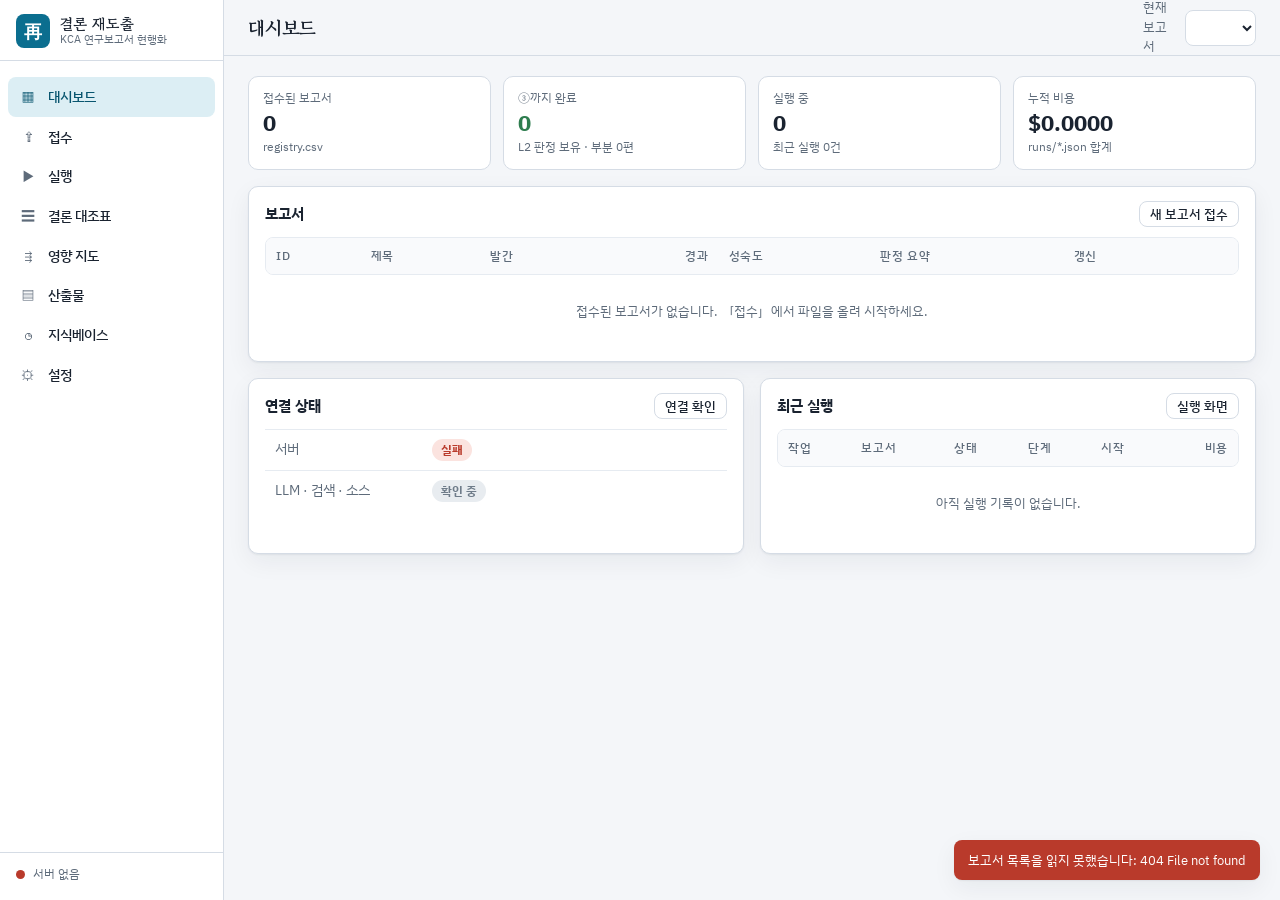
==== app/ui/index.html @ 9c58d59f "feat(app): 독립 프로그램 1차 완성 — OpenRouter 엔진·도구·단계 실행기·문서 파싱·FastAPI 서버·브라우저 UI 8화면·문서 - engine: OpenAI " ====
<!doctype html>
<html lang="ko">
<head>
<meta charset="utf-8">
<meta name="viewport" content="width=device-width, initial-scale=1">
<meta name="color-scheme" content="light dark">
<title>KCA 연구보고서 현행화</title>
<link rel="icon" href="data:image/svg+xml,%3Csvg xmlns='http://www.w3.org/2000/svg' viewBox='0 0 32 32'%3E%3Crect width='32' height='32' rx='7' fill='%230B6E8F'/%3E%3Ctext x='16' y='22' font-size='17' font-weight='700' text-anchor='middle' fill='%23fff' font-family='serif'%3E再%3C/text%3E%3C/svg%3E">
<link rel="preconnect" href="https://fonts.googleapis.com">
<link rel="preconnect" href="https://fonts.gstatic.com" crossorigin>
<link rel="stylesheet" href="https://fonts.googleapis.com/css2?family=Gowun+Batang:wght@400;700&family=IBM+Plex+Sans+KR:wght@400;500;700&family=IBM+Plex+Mono:wght@400;500&display=swap">
<link rel="stylesheet" href="style.css">
</head>
<body>
<div class="app">

  <!-- ===== 왼쪽 세로 내비 ===== -->
  <aside class="nav" aria-label="주 메뉴">
    <a class="brand" href="#dashboard">
      <span class="brand-mark" aria-hidden="true">再</span>
      <span class="brand-text"><b>결론 재도출</b><small>KCA 연구보고서 현행화</small></span>
    </a>
    <nav>
      <ul class="nav-list">
        <li><a href="#dashboard" data-view="dashboard"><span class="nav-ico" aria-hidden="true">▦</span><span class="nav-label">대시보드</span></a></li>
        <li><a href="#intake" data-view="intake"><span class="nav-ico" aria-hidden="true">⇪</span><span class="nav-label">접수</span></a></li>
        <li><a href="#run" data-view="run"><span class="nav-ico" aria-hidden="true">▶</span><span class="nav-label">실행</span></a></li>
        <li><a href="#table" data-view="table"><span class="nav-ico" aria-hidden="true">☰</span><span class="nav-label">결론 대조표</span></a></li>
        <li><a href="#impact" data-view="impact"><span class="nav-ico" aria-hidden="true">⇶</span><span class="nav-label">영향 지도</span></a></li>
        <li><a href="#outputs" data-view="outputs"><span class="nav-ico" aria-hidden="true">▤</span><span class="nav-label">산출물</span></a></li>
        <li><a href="#kb" data-view="kb"><span class="nav-ico" aria-hidden="true">◷</span><span class="nav-label">지식베이스</span></a></li>
        <li><a href="#settings" data-view="settings"><span class="nav-ico" aria-hidden="true">⚙</span><span class="nav-label">설정</span></a></li>
      </ul>
    </nav>
    <div class="nav-foot">
      <div class="health" id="navHealth"><span class="dot dot-na"></span><span class="nav-label">서버 확인 중</span></div>
      <div class="nav-label version" id="navVersion"></div>
    </div>
  </aside>

  <!-- ===== 상단 바 ===== -->
  <header class="topbar">
    <div class="topbar-left">
      <h1 class="page-title" id="pageTitle">대시보드</h1>
      <span class="badge badge-mock" id="mockBadge" hidden>모의 데이터</span>
    </div>
    <div class="topbar-right">
      <label class="report-picker">
        <span>현재 보고서</span>
        <select id="reportSelect" aria-label="현재 보고서 선택"></select>
      </label>
      <span class="badge" id="topMaturity" hidden></span>
    </div>
  </header>

  <!-- ===== 본문 ===== -->
  <main class="main" id="main">

    <!-- 알림 영역 -->
    <div class="toasts" id="toasts" aria-live="polite"></div>

    <!-- ---------- 1. 대시보드 ---------- -->
    <section class="view" id="view-dashboard" hidden>
      <div class="stat-strip" id="dashStats"></div>

      <div class="panel">
        <div class="panel-head">
          <h2>보고서</h2>
          <div class="panel-tools">
            <a class="btn btn-sm" href="#intake">새 보고서 접수</a>
          </div>
        </div>
        <div class="table-wrap">
          <table class="tbl" id="dashReports">
            <thead><tr>
              <th>ID</th><th>제목</th><th>발간</th><th class="num">경과</th><th>성숙도</th><th>판정 요약</th><th>갱신</th><th></th>
            </tr></thead>
            <tbody></tbody>
          </table>
        </div>
        <div class="empty" id="dashReportsEmpty" hidden>접수된 보고서가 없습니다. 「접수」에서 파일을 올려 시작하세요.</div>
      </div>

      <div class="two-col">
        <div class="panel">
          <div class="panel-head"><h2>연결 상태</h2><div class="panel-tools"><button class="btn btn-sm" id="dashDoctorBtn" type="button">연결 확인</button></div></div>
          <table class="tbl tbl-kv" id="dashStatus"><tbody></tbody></table>
        </div>
        <div class="panel">
          <div class="panel-head"><h2>최근 실행</h2><div class="panel-tools"><a class="btn btn-sm" href="#run">실행 화면</a></div></div>
          <div class="table-wrap">
            <table class="tbl" id="dashRuns">
              <thead><tr><th>작업</th><th>보고서</th><th>상태</th><th>단계</th><th>시작</th><th class="num">비용</th></tr></thead>
              <tbody></tbody>
            </table>
          </div>
          <div class="empty" id="dashRunsEmpty" hidden>아직 실행 기록이 없습니다.</div>
        </div>
      </div>
    </section>

    <!-- ---------- 2. 접수 ---------- -->
    <section class="view" id="view-intake" hidden>
      <div class="two-col two-col-wide">
        <div class="panel">
          <div class="panel-head"><h2>파일 올리기</h2></div>
          <div class="dropzone" id="dropzone" tabindex="0" role="button" aria-label="파일을 끌어다 놓거나 클릭해 선택">
            <input type="file" id="fileInput" accept=".pdf,.hwpx,.hwp,.docx,.txt,.md" hidden>
            <div class="dz-icon" aria-hidden="true">⇪</div>
            <div class="dz-text"><b>여기에 파일을 끌어다 놓으세요</b><br>또는 클릭해서 선택 · pdf / hwpx / hwp / docx / txt</div>
            <div class="dz-file" id="dzFile" hidden></div>
          </div>
          <form class="form" id="intakeForm" autocomplete="off">
            <div class="form-row">
              <label for="intakeId">보고서 ID</label>
              <input type="text" id="intakeId" name="report_id" placeholder="R08" pattern="R\d{2,}" spellcheck="false">
              <small class="hint" id="intakeIdHint">비워 두면 서버가 다음 번호를 붙입니다.</small>
            </div>
            <div class="form-row">
              <label for="intakeTitle">제목</label>
              <input type="text" id="intakeTitle" name="title" placeholder="보고서 제목">
            </div>
            <div class="form-row">
              <label for="intakePublished">발간연월</label>
              <input type="month" id="intakePublished" name="published" placeholder="2023-04">
            </div>
            <div class="progress" id="intakeProgress" hidden><div class="progress-bar" style="width:0%"></div><span class="progress-label">0%</span></div>
            <div class="form-actions">
              <button class="btn btn-primary" type="submit" id="intakeSubmit" disabled>업로드</button>
              <button class="btn" type="button" id="intakeReset">비우기</button>
            </div>
          </form>
        </div>
        <div class="panel">
          <div class="panel-head"><h2>파싱 결과</h2></div>
          <div class="empty" id="intakeResultEmpty">업로드하면 쪽수·글자 수·형식이 여기 표시됩니다.</div>
          <div id="intakeResult" hidden>
            <div class="callout callout-warn" id="intakeScanWarn" hidden>텍스트가 없는 쪽이 절반을 넘습니다(스캔본 추정). OCR 없이는 결론 추출 품질이 떨어질 수 있습니다.</div>
            <table class="tbl tbl-kv"><tbody id="intakeMeta"></tbody></table>
            <div class="form-actions">
              <a class="btn btn-primary" id="intakeGoRun" href="#run">이 보고서 실행하기</a>
            </div>
          </div>
        </div>
      </div>
    </section>

    <!-- ---------- 3. 실행 ---------- -->
    <section class="view" id="view-run" hidden>
      <div class="run-grid">
        <div class="panel run-config">
          <div class="panel-head"><h2>실행 설정</h2></div>
          <form id="runForm" autocomplete="off">
            <div class="form-row">
              <label for="runReport">보고서</label>
              <select id="runReport"></select>
            </div>

            <fieldset class="fieldset">
              <legend>층</legend>
              <label class="check"><input type="checkbox" name="layers" value="L0" checked> ① 바뀐 것 찾기 <small>(L0)</small></label>
              <label class="check"><input type="checkbox" name="layers" value="L1" checked> ② 숫자 다시 맞춰보기 <small>(L1)</small></label>
              <label class="check"><input type="checkbox" name="layers" value="L2" checked> ③ 결론 다시 내보기 <small>(L2)</small></label>
            </fieldset>

            <fieldset class="fieldset">
              <legend>옵션</legend>
              <label class="check"><input type="checkbox" id="optBlind" checked> 블라인드 재수행 켬</label>
              <div class="inline-row indent">
                <label for="optRepeats">반복 횟수</label>
                <input type="number" id="optRepeats" min="1" max="5" value="1" class="w-sm">
              </div>
              <label class="check"><input type="checkbox" id="optSurvey" checked> 재설문 설계서 작성</label>
              <label class="check"><input type="checkbox" id="optExperiment" checked> 재실험 계획서 작성</label>
              <label class="check"><input type="checkbox" id="optSim"> 합성 시뮬레이션</label>
              <div class="inline-row indent" id="optSimRow" hidden>
                <label for="optSimPanel">패널 크기</label>
                <input type="number" id="optSimPanel" min="50" max="5000" value="200" class="w-sm">
              </div>
              <div class="callout callout-warn" id="optSimWarn" hidden>합성 시뮬레이션 결과는 실제 조사가 아닙니다. 모든 산출물에 C등급과 「시뮬레이션」 표기가 강제되며 판정 근거로 쓰이지 않습니다.</div>
            </fieldset>

            <div class="form-row">
              <label for="runProvider">검색 공급자</label>
              <select id="runProvider">
                <option value="auto">자동(키 있는 첫 공급자)</option>
                <option value="tavily">Tavily</option>
                <option value="exa">Exa</option>
                <option value="naver">네이버 뉴스</option>
                <option value="openrouter_online">OpenRouter 웹 플러그인</option>
              </select>
            </div>
            <div class="form-row">
              <label for="runModel">모델</label>
              <input type="text" id="runModel" list="modelList" placeholder="settings.json의 모델 사용" spellcheck="false">
              <datalist id="modelList"></datalist>
              <small class="hint" id="runModelHint"></small>
            </div>
            <div class="form-row">
              <label for="runForce">강제 재실행 시작 단계</label>
              <select id="runForce">
                <option value="">없음(있는 산출물은 건너뜀)</option>
              </select>
            </div>
            <div class="form-row form-row-2">
              <div><label for="runSince">기간 시작</label><input type="date" id="runSince"></div>
              <div><label for="runUntil">기간 끝</label><input type="date" id="runUntil"></div>
            </div>
            <div class="form-actions">
              <button class="btn btn-primary" type="submit" id="runSubmit">실행</button>
              <button class="btn btn-danger" type="button" id="runCancel" disabled>취소</button>
            </div>
          </form>
        </div>

        <div class="run-status">
          <div class="panel">
            <div class="panel-head">
              <h2>진행</h2>
              <div class="panel-tools"><span class="badge" id="jobBadge">대기</span><code class="mono muted" id="jobId"></code></div>
            </div>
            <ol class="stepper" id="stepper"></ol>
            <div class="tally" id="tally">
              <div><span class="tally-k">입력 토큰</span><b class="num" id="tallyIn">0</b></div>
              <div><span class="tally-k">출력 토큰</span><b class="num" id="tallyOut">0</b></div>
              <div><span class="tally-k">비용(USD)</span><b class="num" id="tallyCost">0.0000</b></div>
              <div><span class="tally-k">경과</span><b class="num" id="tallyElapsed">00:00</b></div>
            </div>
          </div>
          <div class="panel">
            <div class="panel-head">
              <h2>로그</h2>
              <div class="panel-tools">
                <label class="check check-sm"><input type="checkbox" id="logAutoscroll" checked> 자동 스크롤</label>
                <button class="btn btn-sm" type="button" id="logClear">지우기</button>
              </div>
            </div>
            <pre class="log" id="log" aria-live="polite"></pre>
          </div>
        </div>
      </div>
    </section>

    <!-- ---------- 4. 결론 대조표 ---------- -->
    <section class="view" id="view-table" hidden>
      <div class="panel panel-flush">
        <div class="table-head">
          <div class="summary-badges" id="tblSummary"></div>
          <div class="tabs" role="tablist">
            <button class="tab is-active" role="tab" data-tab="conclusion" aria-selected="true">결론 대조표</button>
            <button class="tab" role="tab" data-tab="body" aria-selected="false">본문 대조표</button>
          </div>
        </div>
        <div class="filters" id="tblFilters">
          <label>판정 <select id="fVerdict"><option value="">전체</option></select></label>
          <label>종류 <select id="fKind"><option value="">전체</option></select></label>
          <label>상태 <select id="fStatus"><option value="">전체</option></select></label>
          <label>다음 조치 <select id="fAction"><option value="">전체</option></select></label>
          <label class="grow">검색 <input type="search" id="fSearch" placeholder="결론 ID·문장·사유"></label>
          <span class="muted" id="fCount"></span>
        </div>
        <div class="empty" id="tblEmpty" hidden></div>
        <div class="table-wrap" id="tblConclusionWrap">
          <table class="tbl tbl-compare" id="tblConclusion">
            <thead><tr>
              <th>결론 · 위치</th><th>현행 (원 보고서)</th><th>현행화(안)</th><th>판정 · 사유</th><th>등급</th><th>상태</th><th>다음 조치</th>
            </tr></thead>
            <tbody></tbody>
          </table>
        </div>
        <div class="table-wrap" id="tblBodyWrap" hidden>
          <table class="tbl tbl-compare" id="tblBody">
            <thead><tr>
              <th>위치</th><th>현행</th><th>현행화(안)</th><th>변경 · 사유</th><th>근거</th><th>등급</th><th>상태 · 연결 결론</th>
            </tr></thead>
            <tbody></tbody>
          </table>
        </div>
        <p class="footnote">등급 A 공식 통계·법령·학술지 / B 언론·업계 / C 추정·시뮬레이션·블라인드 결론. 「현행」열은 원문 요지이며 고치지 않습니다.</p>
      </div>

      <aside class="drawer" id="drawer" aria-label="결론 상세" hidden>
        <div class="drawer-head">
          <div><code class="mono" id="drawerId"></code><span class="badge" id="drawerVerdict"></span></div>
          <button class="btn btn-icon" type="button" id="drawerClose" aria-label="닫기">×</button>
        </div>
        <div class="drawer-body">
          <div class="drawer-loc muted" id="drawerLoc"></div>
          <div class="three-col">
            <div class="col"><h3>원 결론 <small>K</small></h3><p id="drawerOld"></p></div>
            <div class="col"><h3>추적 재도출 <small>K′</small></h3><p id="drawerNew"></p></div>
            <div class="col"><h3>블라인드 <small>K″</small></h3><p id="drawerBlind"></p></div>
          </div>
          <h3>달라진 이유</h3>
          <div class="chips" id="drawerLocus"></div>
          <p id="drawerReason"></p>
          <h3>근거</h3>
          <ul class="evidence" id="drawerEvidence"></ul>
          <h3>상류 전제 · 사건</h3>
          <ul class="upstream" id="drawerUpstream"></ul>
          <div class="form-actions">
            <a class="btn btn-sm" href="#impact" id="drawerToImpact">영향 지도에서 보기</a>
          </div>
        </div>
      </aside>
    </section>

    <!-- ---------- 5. 영향 지도 ---------- -->
    <section class="view" id="view-impact" hidden>
      <div class="impact-grid">
        <div class="panel panel-flush">
          <div class="panel-head">
            <h2>사건 → 전제 → 결론 → 제언</h2>
            <div class="panel-tools">
              <span class="legend"><i class="sw sw-good"></i>동일·강화 <i class="sw sw-warn"></i>부분수정·약화 <i class="sw sw-bad"></i>뒤집힘 <i class="sw sw-new"></i>신규 <i class="sw sw-na"></i>판정불가·잠정</span>
              <button class="btn btn-sm" type="button" id="impactReset">선택 해제</button>
            </div>
          </div>
          <div class="empty" id="impactEmpty" hidden></div>
          <div class="svg-wrap" id="impactWrap">
            <svg id="impactSvg" xmlns="http://www.w3.org/2000/svg" role="img" aria-label="사건·전제·결론·제언 영향 지도"></svg>
          </div>
        </div>
        <aside class="panel impact-detail" id="impactDetail">
          <div class="panel-head"><h2>상세</h2></div>
          <div class="empty" id="impactDetailEmpty">노드를 클릭하면 내용과 연결이 여기 표시됩니다.</div>
          <div id="impactDetailBody" hidden></div>
        </aside>
      </div>
    </section>

    <!-- ---------- 6. 산출물 ---------- -->
    <section class="view" id="view-outputs" hidden>
      <div class="outputs-grid">
        <div class="panel panel-flush">
          <div class="panel-head">
            <div class="tabs" role="tablist">
              <button class="tab is-active" role="tab" data-out="report" aria-selected="true">현행화 보고서</button>
              <button class="tab" role="tab" data-out="table" aria-selected="false">대조표 HTML</button>
            </div>
            <div class="panel-tools">
              <a class="btn btn-sm" id="outOpenNew" href="#" target="_blank" rel="noopener">새 창에서 열기</a>
              <a class="btn btn-sm" id="outDownload" href="#" download>내려받기</a>
            </div>
          </div>
          <div class="empty" id="outEmpty" hidden></div>
          <iframe class="preview" id="outFrame" title="산출물 미리보기" sandbox="allow-same-origin"></iframe>
        </div>
        <div class="panel">
          <div class="panel-head"><h2>파일</h2></div>
          <div class="empty" id="outFilesEmpty" hidden></div>
          <div id="outFiles"></div>
        </div>
      </div>
    </section>

    <!-- ---------- 7. 지식베이스 ---------- -->
    <section class="view" id="view-kb" hidden>
      <div class="panel">
        <div class="panel-head">
          <h2>사건 타임라인</h2>
          <div class="panel-tools">
            <label>도메인 <select id="kbDomain"><option value="">전체</option></select></label>
            <label>검색 <input type="search" id="kbSearch" placeholder="제목·요약"></label>
            <span class="muted" id="kbCount"></span>
          </div>
        </div>
        <div class="empty" id="kbEmpty" hidden></div>
        <ol class="timeline" id="kbTimeline"></ol>
      </div>
    </section>

    <!-- ---------- 8. 설정 ---------- -->
    <section class="view" id="view-settings" hidden>
      <div class="two-col two-col-wide">
        <div class="panel">
          <div class="panel-head"><h2>키</h2><div class="panel-tools"><span class="muted">값은 .env에만 저장되고 화면에는 마스킹되어 표시됩니다.</span></div></div>
          <form id="envForm" autocomplete="off">
            <table class="tbl tbl-kv" id="envTable"><tbody></tbody></table>
            <div class="form-actions">
              <button class="btn btn-primary" type="submit">저장</button>
              <button class="btn" type="button" id="doctorBtn">연결 확인</button>
            </div>
          </form>
        </div>
        <div class="panel">
          <div class="panel-head"><h2>모델 · 실행 기본값</h2></div>
          <form id="settingsForm" autocomplete="off">
            <div class="form-row">
              <label for="setModelSearch">모델 검색</label>
              <input type="search" id="setModelSearch" placeholder="이름·ID로 거르기" spellcheck="false">
              <small class="hint" id="setModelCount"></small>
            </div>
            <div class="form-row">
              <label for="setModel">현재 모델</label>
              <select id="setModel"></select>
            </div>
            <div class="form-row">
              <label for="setModelCheap">저렴 모델 <small>(분류·브리프 단계)</small></label>
              <select id="setModelCheap"><option value="">(현재 모델과 같게)</option></select>
            </div>
            <div class="form-row">
              <label for="setProvider">검색 공급자</label>
              <select id="setProvider">
                <option value="auto">자동</option>
                <option value="tavily">Tavily</option>
                <option value="exa">Exa</option>
                <option value="naver">네이버 뉴스</option>
                <option value="openrouter_online">OpenRouter 웹 플러그인</option>
              </select>
            </div>
            <div class="form-row form-row-2">
              <div><label for="setTemp">온도</label><input type="number" id="setTemp" min="0" max="2" step="0.05" value="0.2"></div>
              <div><label for="setSteps">최대 단계</label><input type="number" id="setSteps" min="1" max="200" value="25"></div>
            </div>
            <div class="form-row form-row-2">
              <div><label for="setMaxChars">원문 최대 글자 수</label><input type="number" id="setMaxChars" min="10000" step="10000" value="120000"></div>
              <div><label for="setLang">언어</label><select id="setLang"><option value="ko">한국어</option><option value="en">English</option></select></div>
            </div>
            <div class="form-actions">
              <button class="btn btn-primary" type="submit">저장</button>
              <button class="btn" type="button" id="modelsRefresh">모델 목록 다시 조회</button>
            </div>
          </form>
        </div>
      </div>
      <div class="panel">
        <div class="panel-head"><h2>연결 진단</h2><div class="panel-tools"><span class="muted" id="doctorAt"></span></div></div>
        <div class="empty" id="doctorEmpty">「연결 확인」을 누르면 LLM·검색·소스·파서 상태가 표시됩니다.</div>
        <div class="table-wrap">
          <table class="tbl" id="doctorTable" hidden>
            <thead><tr><th>구분</th><th>이름</th><th>계층</th><th>종류</th><th>필요 키</th><th>설정</th><th>상태</th><th>상세</th></tr></thead>
            <tbody></tbody>
          </table>
        </div>
      </div>
    </section>

    <!-- 라우트 없음 -->
    <section class="view" id="view-404" hidden>
      <div class="panel"><div class="empty">없는 화면입니다. 왼쪽 메뉴에서 선택하세요.</div></div>
    </section>

  </main>
</div>

<script src="mock.js"></script>
<script src="app.js"></script>
</body>
</html>
---- app/ui/style.css ----
/* KCA 연구보고서 현행화 UI — 디자인 토큰은 DESIGN.md 8절 · docs/explainer 계열 */

:root{
  --bg:#F4F6F9; --surface:#FFFFFF; --surface-2:#F9FAFC; --ink:#1A2330; --muted:#5E6B7A; --line:#D5DCE5; --line-soft:#E6EBF1;
  --accent:#0B6E8F; --accent-soft:#DCEEF4; --accent-ink:#08556F;
  --good:#2E7D4F; --good-soft:#DFF2E6; --warn:#A8690E; --warn-soft:#FBEFD6;
  --bad:#B93A2B; --bad-soft:#FBE3DF; --na:#6F7C8A; --na-soft:#E8ECF0;
  --shadow:0 1px 2px rgba(20,30,45,.06), 0 8px 24px rgba(20,30,45,.06);
  --nav-w:224px; --top-h:56px;
  --font:"IBM Plex Sans KR","Noto Sans KR","Apple SD Gothic Neo","Malgun Gothic",sans-serif;
  --serif:"Gowun Batang","Nanum Myeongjo",serif;
  --mono:"IBM Plex Mono",ui-monospace,Consolas,monospace;
  --r:10px;
}
@media (prefers-color-scheme: dark){
  :root:not([data-theme="light"]){
    --bg:#0E141B; --surface:#151D26; --surface-2:#1A242F; --ink:#E7EDF3; --muted:#9AA7B5; --line:#2A3542; --line-soft:#222C37;
    --accent:#4FB3D4; --accent-soft:#123A48; --accent-ink:#8FD3EA;
    --good:#5FCB8A; --good-soft:#163425; --warn:#E2B14A; --warn-soft:#3A2E12;
    --bad:#F07A6A; --bad-soft:#3F1F1B; --na:#8E9BA8; --na-soft:#232C36;
    --shadow:0 1px 2px rgba(0,0,0,.4), 0 8px 24px rgba(0,0,0,.35);
  }
}
:root[data-theme="dark"]{
  --bg:#0E141B; --surface:#151D26; --surface-2:#1A242F; --ink:#E7EDF3; --muted:#9AA7B5; --line:#2A3542; --line-soft:#222C37;
  --accent:#4FB3D4; --accent-soft:#123A48; --accent-ink:#8FD3EA;
  --good:#5FCB8A; --good-soft:#163425; --warn:#E2B14A; --warn-soft:#3A2E12;
  --bad:#F07A6A; --bad-soft:#3F1F1B; --na:#8E9BA8; --na-soft:#232C36;
  --shadow:0 1px 2px rgba(0,0,0,.4), 0 8px 24px rgba(0,0,0,.35);
}

*{box-sizing:border-box}
html{height:100%}
body{margin:0; background:var(--bg); color:var(--ink); font-family:var(--font); font-size:14px; line-height:1.55; -webkit-font-smoothing:antialiased}
a{color:var(--accent-ink)}
code,.mono{font-family:var(--mono); font-size:12.5px}
.num,.tbl td.num,.tbl th.num{font-variant-numeric:tabular-nums}
.tbl td.num,.tbl th.num{text-align:right}
.muted{color:var(--muted)}
small{font-size:12px; color:var(--muted)}
h1,h2,h3{margin:0; font-weight:700}
h2{font-size:15px}
h3{font-size:13px; letter-spacing:.02em}
h3 small{color:var(--accent); font-family:var(--mono); font-size:12px; margin-left:4px}
button,input,select,textarea{font:inherit; color:inherit}
:focus-visible{outline:2px solid var(--accent); outline-offset:2px}
[hidden]{display:none !important}
::selection{background:var(--accent-soft)}

/* ===== 레이아웃 ===== */
.app{display:grid; grid-template-columns:var(--nav-w) 1fr; grid-template-rows:var(--top-h) 1fr; min-height:100vh}
.nav{grid-row:1 / span 2; background:var(--surface); border-right:1px solid var(--line); display:flex; flex-direction:column; position:sticky; top:0; height:100vh}
.topbar{grid-column:2; position:sticky; top:0; z-index:20; height:var(--top-h); background:color-mix(in srgb, var(--bg) 88%, transparent); backdrop-filter:blur(8px); border-bottom:1px solid var(--line); display:flex; align-items:center; justify-content:space-between; gap:16px; padding:0 24px}
.main{grid-column:2; padding:20px 24px 60px; min-width:0}
.view{display:grid; gap:16px}

.brand{display:flex; align-items:center; gap:10px; padding:14px 16px 12px; text-decoration:none; color:var(--ink); border-bottom:1px solid var(--line)}
.brand-mark{width:34px; height:34px; border-radius:8px; background:var(--accent); color:#fff; font-family:var(--serif); font-weight:700; font-size:18px; display:grid; place-items:center; flex:none}
.brand-text{display:flex; flex-direction:column; line-height:1.2}
.brand-text b{font-family:var(--serif); font-size:15px}
.brand-text small{font-size:11px}
.nav-list{list-style:none; margin:8px 0 0; padding:8px}
.nav-list a{display:flex; align-items:center; gap:10px; padding:9px 10px; border-radius:8px; color:var(--ink); text-decoration:none; font-weight:500}
.nav-list a:hover{background:var(--surface-2)}
.nav-list a.is-active{background:var(--accent-soft); color:var(--accent-ink)}
.nav-ico{width:20px; text-align:center; font-size:14px; color:var(--muted)}
.nav-list a.is-active .nav-ico{color:var(--accent-ink)}
.nav-foot{margin-top:auto; padding:12px 16px; border-top:1px solid var(--line); font-size:12px; color:var(--muted); display:grid; gap:4px}
.health{display:flex; align-items:center; gap:8px}
.dot{width:9px; height:9px; border-radius:50%; background:var(--na); flex:none}
.dot-good{background:var(--good)} .dot-bad{background:var(--bad)} .dot-warn{background:var(--warn)} .dot-na{background:var(--na)}

.topbar-left,.topbar-right{display:flex; align-items:center; gap:12px; min-width:0}
.page-title{font-family:var(--serif); font-size:19px; font-weight:700; white-space:nowrap}
.report-picker{display:flex; align-items:center; gap:8px; font-size:12.5px; color:var(--muted)}
.report-picker select{max-width:min(46vw,460px)}

/* ===== 패널·표 ===== */
.panel{background:var(--surface); border:1px solid var(--line); border-radius:var(--r); padding:14px 16px; box-shadow:var(--shadow); min-width:0}
.panel-flush{padding:0}
.panel-flush .panel-head,.panel-flush .table-head,.panel-flush .filters{padding:12px 16px}
.panel-flush .table-wrap{border:0; border-radius:0; border-top:1px solid var(--line)}
.panel-flush .footnote,.panel-flush .empty{margin:10px 16px}
.panel-head{display:flex; align-items:center; justify-content:space-between; gap:12px; margin-bottom:10px; flex-wrap:wrap}
.panel-flush .panel-head{margin-bottom:0}
.panel-tools{display:flex; align-items:center; gap:8px; flex-wrap:wrap; font-size:12.5px}
.two-col{display:grid; grid-template-columns:1fr 1fr; gap:16px}
.two-col-wide{grid-template-columns:1.2fr 1fr}
.table-wrap{overflow-x:auto; border:1px solid var(--line-soft); border-radius:8px}
.tbl{width:100%; border-collapse:collapse; font-size:13.5px}
.tbl th,.tbl td{padding:9px 10px; border-top:1px solid var(--line-soft); vertical-align:top; text-align:left}
.tbl thead th{border-top:0; font-size:11.5px; letter-spacing:.06em; color:var(--muted); font-weight:500; background:var(--surface-2); white-space:nowrap}
.tbl tbody tr:hover{background:var(--surface-2)}
.tbl tr.is-clickable{cursor:pointer}
.tbl tr.is-selected{background:var(--accent-soft)}
.tbl-kv td:first-child{color:var(--muted); width:34%; white-space:nowrap}
.tbl td.k{font-family:var(--mono); font-size:12px; white-space:nowrap}
.loc{font-size:11.5px; color:var(--muted); white-space:normal; margin-top:2px}
.empty{padding:26px 12px; text-align:center; color:var(--muted); font-size:13px}
.empty.is-error{color:var(--bad)}
.footnote{font-size:12px; color:var(--muted); margin:10px 0 0}
.callout{border-radius:8px; padding:10px 12px; font-size:13px; border:1px solid var(--line)}
.callout-warn{background:var(--warn-soft); border-color:color-mix(in srgb, var(--warn) 40%, transparent); color:var(--ink)}
.callout-bad{background:var(--bad-soft); color:var(--ink)}
.callout-info{background:var(--accent-soft); color:var(--ink)}

/* ===== 배지·칩 ===== */
.badge,.pill{display:inline-block; padding:2px 9px; border-radius:999px; font-size:12px; font-weight:700; white-space:nowrap; line-height:1.5; background:var(--na-soft); color:var(--na)}
.p-good{background:var(--good-soft); color:var(--good)}
.p-warn{background:var(--warn-soft); color:var(--warn)}
.p-bad{background:var(--bad-soft); color:var(--bad)}
.p-na{background:var(--na-soft); color:var(--na)}
.p-new{background:var(--accent-soft); color:var(--accent-ink)}
.p-prov{background:transparent; color:var(--na); border:1px dashed var(--na)}
.p-run{background:var(--accent-soft); color:var(--accent-ink)}
.badge-mock{background:var(--warn-soft); color:var(--warn)}
.badge-count{display:inline-flex; align-items:center; gap:6px}
.badge-count b{font-variant-numeric:tabular-nums}
.summary-badges{display:flex; gap:6px; flex-wrap:wrap}
.summary-badges .pill{padding:5px 11px; font-size:12.5px}
.summary-badges .pill.is-off{opacity:.4}
.summary-badges .pill.is-filter{box-shadow:0 0 0 2px var(--accent) inset}
.summary-badges button.pill{border:0; cursor:pointer; font-family:inherit}
.grade{font-family:var(--mono); font-weight:500; display:inline-block; min-width:1.4em; text-align:center; border-radius:4px; padding:0 5px; background:var(--na-soft); color:var(--ink)}
.grade-A{background:var(--good-soft); color:var(--good)} .grade-B{background:var(--warn-soft); color:var(--warn)} .grade-C{background:var(--na-soft); color:var(--na)}
.chips{display:flex; gap:6px; flex-wrap:wrap; margin:4px 0 8px}
.chip{font-family:var(--mono); font-size:12px; padding:2px 8px; border-radius:6px; border:1px solid var(--line); background:var(--surface-2)}
.chip-P{border-color:var(--warn); color:var(--warn)} .chip-E{border-color:var(--accent); color:var(--accent-ink)} .chip-M{border-color:var(--bad); color:var(--bad)}
.legend{display:inline-flex; align-items:center; gap:4px; font-size:12px; color:var(--muted)}
.legend .sw{display:inline-block; width:11px; height:11px; border-radius:3px; margin:0 3px 0 8px}
.sw-good{background:var(--good)} .sw-warn{background:var(--warn)} .sw-bad{background:var(--bad)} .sw-new{background:var(--accent)} .sw-na{background:var(--na)}

/* ===== 버튼·폼 ===== */
.btn{display:inline-flex; align-items:center; gap:6px; padding:7px 14px; border-radius:8px; border:1px solid var(--line); background:var(--surface); color:var(--ink); text-decoration:none; cursor:pointer; font-weight:500; font-size:13.5px; line-height:1.3}
.btn:hover{background:var(--surface-2)}
.btn:disabled,.btn[aria-disabled="true"]{opacity:.45; cursor:not-allowed}
.btn-primary{background:var(--accent); border-color:var(--accent); color:#fff}
.btn-primary:hover{background:var(--accent-ink)}
.btn-danger{color:var(--bad); border-color:color-mix(in srgb, var(--bad) 50%, var(--line))}
.btn-danger:hover{background:var(--bad-soft)}
.btn-sm{padding:4px 10px; font-size:12.5px}
.btn-icon{padding:2px 9px; font-size:18px; line-height:1}
.form{display:grid; gap:12px}
.form-row{display:grid; gap:4px; margin-bottom:12px}
.form-row label{font-size:12.5px; color:var(--muted)}
.form-row-2{grid-template-columns:1fr 1fr; gap:12px}
.form-row-2 > div{display:grid; gap:4px}
.form-actions{display:flex; gap:8px; align-items:center; margin-top:6px; flex-wrap:wrap}
input[type=text],input[type=search],input[type=number],input[type=month],input[type=date],input[type=password],select,textarea{
  padding:7px 10px; border:1px solid var(--line); border-radius:8px; background:var(--surface); color:var(--ink); min-width:0; width:100%}
input:disabled,select:disabled{opacity:.6}
.w-sm{width:90px}
.hint{font-size:12px; color:var(--muted)}
.fieldset{border:1px solid var(--line); border-radius:8px; padding:8px 12px 10px; margin:0 0 12px; display:grid; gap:6px}
.fieldset legend{font-size:12.5px; color:var(--muted); padding:0 4px}
.check{display:flex; align-items:center; gap:8px; cursor:pointer}
.check input{accent-color:var(--accent); width:15px; height:15px}
.check small{color:var(--muted)}
.check-sm{font-size:12.5px}
.inline-row{display:flex; align-items:center; gap:8px; font-size:12.5px; color:var(--muted)}
.inline-row.indent{padding-left:23px}
.inline-row input{width:90px}
.filters{display:flex; gap:12px; flex-wrap:wrap; align-items:center; font-size:12.5px; color:var(--muted); border-top:1px solid var(--line)}
.filters label{display:flex; align-items:center; gap:6px}
.filters select,.filters input{width:auto; padding:5px 8px; font-size:13px}
.filters .grow{flex:1 1 220px}
.filters .grow input{width:100%}
.panel-tools label{display:flex; align-items:center; gap:6px}
.panel-tools select,.panel-tools input[type=search]{width:auto; padding:4px 8px; font-size:12.5px}

/* ===== 대시보드 ===== */
.stat-strip{display:grid; grid-template-columns:repeat(4,1fr); gap:12px}
.stat{background:var(--surface); border:1px solid var(--line); border-radius:var(--r); padding:12px 14px; display:grid; gap:2px}
.stat .k{font-size:12px; color:var(--muted)}
.stat .v{font-size:22px; font-weight:700; font-variant-numeric:tabular-nums; line-height:1.2}
.stat .s{font-size:12px; color:var(--muted)}
.stat.is-good .v{color:var(--good)} .stat.is-bad .v{color:var(--bad)} .stat.is-accent .v{color:var(--accent-ink)}
.mini-steps{display:inline-flex; gap:2px; vertical-align:middle}
.mini-steps i{width:8px; height:8px; border-radius:2px; background:var(--na-soft)}
.mini-steps i.done{background:var(--good)} .mini-steps i.running{background:var(--accent)} .mini-steps i.failed{background:var(--bad)} .mini-steps i.skipped{background:var(--line)}
.title-cell{max-width:520px}
.title-cell a{color:var(--ink); text-decoration:none; font-weight:500}
.title-cell a:hover{color:var(--accent-ink); text-decoration:underline}

/* ===== 접수 ===== */
.dropzone{border:2px dashed var(--line); border-radius:var(--r); padding:26px 16px; text-align:center; color:var(--muted); cursor:pointer; margin-bottom:14px; transition:border-color .15s, background .15s}
.dropzone:hover,.dropzone.is-over{border-color:var(--accent); background:var(--accent-soft); color:var(--accent-ink)}
.dz-icon{font-size:28px; line-height:1; margin-bottom:6px}
.dz-text b{color:var(--ink)}
.dropzone.is-over .dz-text b{color:var(--accent-ink)}
.dz-file{margin-top:10px; font-family:var(--mono); font-size:12.5px; color:var(--ink)}
.progress{position:relative; height:18px; border-radius:999px; background:var(--na-soft); overflow:hidden; margin:4px 0 8px}
.progress-bar{height:100%; background:var(--accent); transition:width .2s}
.progress-label{position:absolute; inset:0; display:grid; place-items:center; font-size:11px; font-weight:700; color:var(--ink); font-variant-numeric:tabular-nums}

/* ===== 실행 ===== */
.run-grid{display:grid; grid-template-columns:380px 1fr; gap:16px; align-items:start}
.run-status{display:grid; gap:16px; min-width:0}
.stepper{list-style:none; margin:0; padding:0; display:grid; grid-template-columns:repeat(11,1fr); gap:4px}
.step{display:grid; gap:4px; text-align:center; font-size:11.5px; color:var(--muted); position:relative}
.step-bar{height:6px; border-radius:3px; background:var(--na-soft)}
.step[data-status="running"] .step-bar{background:var(--accent); animation:pulse 1.2s ease-in-out infinite}
.step[data-status="done"] .step-bar{background:var(--good)}
.step[data-status="failed"] .step-bar{background:var(--bad)}
.step[data-status="skipped"] .step-bar{background:var(--line); background-image:repeating-linear-gradient(90deg, transparent 0 4px, var(--surface) 4px 6px)}
.step[data-status="cancelled"] .step-bar{background:var(--warn)}
.step[data-status="running"]{color:var(--accent-ink); font-weight:700}
.step[data-status="done"]{color:var(--ink)}
.step[data-status="failed"]{color:var(--bad); font-weight:700}
.step-name{white-space:nowrap}
.step-en{font-family:var(--mono); font-size:10px; color:var(--muted)}
.step-layer{font-size:10px; color:var(--accent); font-family:var(--mono)}
@keyframes pulse{0%,100%{opacity:1}50%{opacity:.45}}
.tally{display:grid; grid-template-columns:repeat(4,1fr); gap:8px; margin-top:12px; padding-top:10px; border-top:1px solid var(--line-soft)}
.tally > div{display:grid; gap:2px}
.tally-k{font-size:11.5px; color:var(--muted)}
.tally b{font-size:16px; font-variant-numeric:tabular-nums}
.log{margin:0; background:var(--bg); border:1px solid var(--line-soft); border-radius:8px; padding:10px 12px; height:380px; overflow:auto; font-family:var(--mono); font-size:12px; line-height:1.55; white-space:pre-wrap; word-break:break-all; color:var(--ink)}
.log .ln{display:block}
.log .ts{color:var(--muted)} .log .st{color:var(--accent-ink); font-weight:500} .log .err{color:var(--bad)} .log .ok{color:var(--good)} .log .skip{color:var(--muted)}

/* ===== 대조표 ===== */
#view-table{position:relative}
.table-head{display:flex; justify-content:space-between; align-items:center; gap:12px; flex-wrap:wrap}
.tabs{display:inline-flex; gap:2px; background:var(--na-soft); border-radius:8px; padding:3px}
.tab{border:0; background:transparent; padding:5px 12px; border-radius:6px; cursor:pointer; color:var(--muted); font-weight:500; font-size:13px}
.tab.is-active{background:var(--surface); color:var(--ink); box-shadow:0 1px 2px rgba(0,0,0,.08)}
.tbl-compare{min-width:1000px; table-layout:fixed}
.tbl-compare th:nth-child(1){width:150px} .tbl-compare th:nth-child(2){width:24%} .tbl-compare th:nth-child(3){width:30%}
.tbl-compare th:nth-child(5){width:56px} .tbl-compare th:nth-child(6){width:92px} .tbl-compare th:nth-child(7){width:110px}
#tblBody th:nth-child(4){width:16%} #tblBody th:nth-child(5){width:16%} #tblBody th:nth-child(7){width:130px}
.tbl-compare td{font-size:13px}
.tbl-compare td.old{background:var(--surface-2); color:var(--muted)}
.clamp{display:-webkit-box; -webkit-line-clamp:5; -webkit-box-orient:vertical; overflow:hidden}
tr.is-selected .clamp{-webkit-line-clamp:unset}
.why{color:var(--muted); font-size:12.5px; margin-top:4px}
.ev-list{margin:0; padding:0; list-style:none; display:grid; gap:3px}
.ev-list a{font-size:12px; color:var(--accent-ink); text-decoration:none; display:block; overflow:hidden; text-overflow:ellipsis; white-space:nowrap}
.ev-list a:hover{text-decoration:underline}
.drawer{position:fixed; top:var(--top-h); right:0; bottom:0; width:min(920px, 72vw); background:var(--surface); border-left:1px solid var(--line); box-shadow:var(--shadow); z-index:30; display:flex; flex-direction:column}
.drawer-head{display:flex; justify-content:space-between; align-items:center; gap:10px; padding:12px 16px; border-bottom:1px solid var(--line)}
.drawer-head code{margin-right:8px; font-size:14px}
.drawer-body{overflow:auto; padding:14px 16px 40px; display:grid; gap:8px; align-content:start}
.drawer-body h3{margin-top:10px}
.drawer-body p{margin:0; font-size:13.5px}
.drawer-loc{font-size:12.5px}
.three-col{display:grid; grid-template-columns:1fr 1fr 1fr; gap:12px}
.three-col .col{background:var(--surface-2); border:1px solid var(--line-soft); border-radius:8px; padding:10px 12px; font-size:13px}
.three-col .col:first-child{color:var(--muted)}
.three-col h3{margin:0 0 6px}
.evidence,.upstream{margin:0; padding:0; list-style:none; display:grid; gap:6px; font-size:13px}
.evidence li{display:grid; grid-template-columns:auto 1fr; gap:8px; align-items:start}
.evidence a{word-break:break-all}
.upstream li{display:grid; grid-template-columns:auto 1fr; gap:8px; align-items:start}
.upstream .id{font-family:var(--mono); font-size:12px; color:var(--accent-ink); white-space:nowrap; padding-top:1px}
.upstream .id.ev{color:var(--warn)}

/* ===== 영향 지도 ===== */
.impact-grid{display:grid; grid-template-columns:1fr 340px; gap:16px; align-items:start}
.svg-wrap{overflow:auto; border-top:1px solid var(--line); max-height:calc(100vh - 170px)}
#impactSvg{display:block; font-family:var(--font); width:100%; height:auto; min-width:1000px}
#impactSvg .col-title{font-size:12px; font-weight:700; fill:var(--muted); letter-spacing:.06em}
#impactSvg .node rect{fill:var(--surface); stroke:var(--line); stroke-width:1.2; rx:6}
#impactSvg .node text{font-size:11.5px; fill:var(--ink); pointer-events:none}
#impactSvg .node .id{font-family:var(--mono); font-size:10px; fill:var(--muted)}
#impactSvg .node{cursor:pointer}
#impactSvg .node:hover rect{stroke:var(--accent); stroke-width:1.6}
#impactSvg .node.is-selected rect{stroke:var(--accent); stroke-width:2.2}
#impactSvg .node.v-good rect{fill:var(--good-soft); stroke:var(--good)}
#impactSvg .node.v-warn rect{fill:var(--warn-soft); stroke:var(--warn)}
#impactSvg .node.v-bad rect{fill:var(--bad-soft); stroke:var(--bad)}
#impactSvg .node.v-new rect{fill:var(--accent-soft); stroke:var(--accent)}
#impactSvg .node.v-na rect{fill:var(--na-soft); stroke:var(--na)}
#impactSvg .node.v-prov rect{fill:var(--surface); stroke:var(--na); stroke-dasharray:4 3}
#impactSvg .node .strip{stroke:none}
#impactSvg .node.e-good .strip{fill:var(--good)} #impactSvg .node.e-warn .strip{fill:var(--warn)} #impactSvg .node.e-bad .strip{fill:var(--bad)} #impactSvg .node.e-na .strip{fill:var(--line)}
#impactSvg .edge{fill:none; stroke:var(--line); stroke-width:1.2; opacity:.85}
#impactSvg .edge.k-k{stroke:var(--muted); stroke-dasharray:3 3}
#impactSvg .edge.e-k{stroke:var(--warn); stroke-dasharray:2 4; opacity:.5}
#impactSvg.has-focus .edge{opacity:.08}
#impactSvg.has-focus .edge.is-on{opacity:1; stroke:var(--accent); stroke-width:1.8}
#impactSvg.has-focus .node{opacity:.35}
#impactSvg.has-focus .node.is-on,#impactSvg.has-focus .node.is-selected{opacity:1}
.impact-detail{position:sticky; top:calc(var(--top-h) + 16px); max-height:calc(100vh - var(--top-h) - 32px); overflow:auto; font-size:13px}
.impact-detail p{margin:6px 0}
.impact-detail .kv{display:grid; grid-template-columns:auto 1fr; gap:4px 10px; font-size:12.5px; margin:6px 0}
.impact-detail .kv span:first-child{color:var(--muted)}
.impact-detail ul{margin:4px 0; padding-left:16px}
.impact-detail li{margin:2px 0}
.impact-detail .link{background:none; border:0; padding:0; color:var(--accent-ink); cursor:pointer; text-decoration:underline; font-family:var(--mono); font-size:12px}

/* ===== 산출물 ===== */
.outputs-grid{display:grid; grid-template-columns:1fr 360px; gap:16px; align-items:start}
.preview{width:100%; height:calc(100vh - 170px); min-height:480px; border:0; border-top:1px solid var(--line); background:#fff; border-radius:0 0 var(--r) var(--r)}
.file-group{margin-bottom:12px}
.file-group h3{margin:0 0 6px; color:var(--muted); font-weight:500; font-size:12px; letter-spacing:.06em}
.file-list{list-style:none; margin:0; padding:0; display:grid; gap:2px}
.file-list li{display:grid; grid-template-columns:1fr auto auto; gap:8px; align-items:center; padding:5px 8px; border-radius:6px; font-size:12.5px}
.file-list li:hover{background:var(--surface-2)}
.file-list .path{font-family:var(--mono); font-size:12px; overflow:hidden; text-overflow:ellipsis; white-space:nowrap}
.file-list .size{color:var(--muted); font-variant-numeric:tabular-nums; white-space:nowrap}
.file-list a.dl{color:var(--accent-ink); text-decoration:none; white-space:nowrap}
.file-list a.dl:hover{text-decoration:underline}

/* ===== 지식베이스 ===== */
.timeline{list-style:none; margin:0; padding:0 0 0 18px; border-left:2px solid var(--line); display:grid; gap:14px}
.tl-year{margin-left:-18px; padding-left:18px; font-family:var(--serif); font-weight:700; font-size:16px; color:var(--accent-ink); position:relative}
.tl-item{position:relative; padding-left:8px}
.tl-item::before{content:""; position:absolute; left:-24px; top:7px; width:10px; height:10px; border-radius:50%; background:var(--accent); border:2px solid var(--surface)}
.tl-item.g-B::before{background:var(--warn)} .tl-item.g-C::before{background:var(--na)}
.tl-head{display:flex; gap:10px; align-items:baseline; flex-wrap:wrap}
.tl-date{font-family:var(--mono); font-size:12px; color:var(--muted); font-variant-numeric:tabular-nums}
.tl-title{font-weight:700}
.tl-domain{font-size:11.5px; color:var(--accent-ink); background:var(--accent-soft); padding:1px 7px; border-radius:999px}
.tl-summary{margin:4px 0; font-size:13px; color:var(--ink)}
.tl-ind{font-size:12px; color:var(--muted)}
.tl-src{margin:4px 0 0; padding:0; list-style:none; font-size:12px; display:grid; gap:2px}
.tl-src a{color:var(--accent-ink); text-decoration:none; overflow:hidden; text-overflow:ellipsis; white-space:nowrap; display:block}
.tl-src a:hover{text-decoration:underline}

/* ===== 설정 ===== */
#envTable td:first-child{font-family:var(--mono); font-size:12px; color:var(--ink); width:38%}
#envTable td .cur{font-family:var(--mono); font-size:12px; color:var(--muted); display:block; margin-bottom:4px}
#envTable td .cur.is-empty{color:var(--na); font-style:italic}
#envTable input{padding:5px 8px; font-size:13px}
#doctorTable td{font-size:13px}
#doctorTable td.k{white-space:normal}
.row-group td{background:var(--surface-2); font-weight:700; color:var(--muted); font-size:12px; letter-spacing:.06em}

/* ===== 토스트 ===== */
.toasts{position:fixed; right:20px; bottom:20px; z-index:50; display:grid; gap:8px; max-width:380px}
.toast{background:var(--ink); color:var(--bg); padding:10px 14px; border-radius:8px; font-size:13px; box-shadow:var(--shadow); animation:rise .2s ease-out}
.toast.is-error{background:var(--bad); color:#fff}
.toast.is-ok{background:var(--good); color:#fff}
@keyframes rise{from{transform:translateY(8px); opacity:0} to{transform:none; opacity:1}}

/* ===== 반응형 ===== */
@media (max-width:1300px){
  .impact-grid,.outputs-grid{grid-template-columns:1fr}
  .impact-detail{position:static; max-height:none}
  .preview{height:70vh}
}
@media (max-width:1100px){
  :root{--nav-w:60px}
  .brand-text,.nav-label,.version{display:none}
  .brand{justify-content:center; padding:12px 0}
  .nav-list a{justify-content:center; padding:10px 0}
  .nav-ico{font-size:16px}
  .nav-foot{padding:12px 0; justify-items:center}
  .run-grid{grid-template-columns:1fr}
  .stat-strip{grid-template-columns:repeat(2,1fr)}
  .drawer{width:min(920px, 86vw)}
}
@media (max-width:760px){
  .app{grid-template-columns:1fr; grid-template-rows:auto var(--top-h) 1fr}
  .nav{grid-row:1; height:auto; position:static; flex-direction:row; align-items:center; border-right:0; border-bottom:1px solid var(--line); overflow-x:auto}
  .nav-list{display:flex; margin:0; padding:4px}
  .nav-foot{display:none}
  .topbar,.main{grid-column:1}
  .topbar{padding:0 14px}
  .main{padding:14px}
  .two-col,.two-col-wide,.stat-strip,.three-col,.form-row-2{grid-template-columns:1fr}
  .stepper{grid-template-columns:repeat(4,1fr)}
  .tally{grid-template-columns:repeat(2,1fr)}
  .drawer{width:100vw}
  .report-picker span{display:none}
}
@media (prefers-reduced-motion:reduce){
  .step-bar,.toast{animation:none}
}
@media print{
  .nav,.topbar,.filters,.drawer,.toasts{display:none !important}
  .app{display:block}
  .main{padding:0}
}
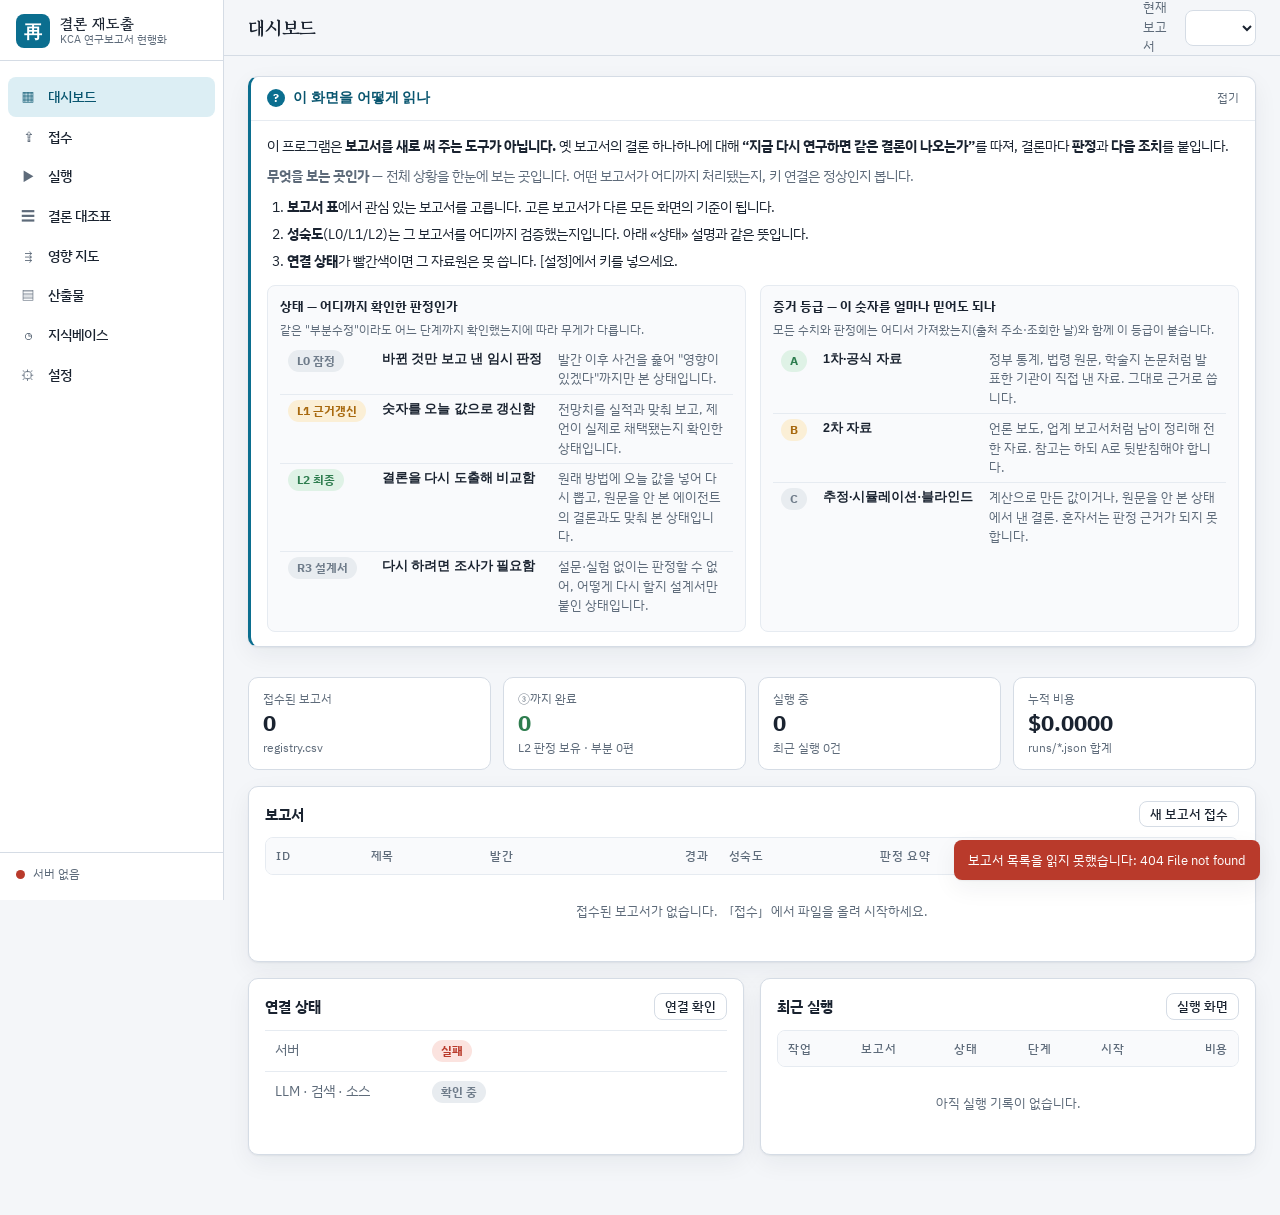
==== commit ab97f05e: "feat(app): 화면마다 "읽는 법" 칸 + 로그를 지우지 않고 지난 기록까지 불러오기 1) 읽는 법 칸 (app/ui/help.js)    등급·상태·판정·다음 조치는 줄인 " ====
--- a/app/ui/index.html
+++ b/app/ui/index.html
@@ -445,6 +445,7 @@
 </div>
 
 <script src="mock.js"></script>
+<script src="help.js"></script>
 <script src="app.js"></script>
 </body>
 </html>
--- a/app/ui/style.css
+++ b/app/ui/style.css
@@ -373,3 +373,37 @@
   .app{display:block}
   .main{padding:0}
 }
+
+/* ── 화면마다 붙는 "읽는 법" 칸 ────────────────────────────────
+   등급·상태·판정은 줄인 말이라 설명 없이는 읽을 수 없다.
+   화면 맨 위에 접었다 폈다 하는 칸으로 둔다(접힘은 브라우저에만 기억). */
+.p-accent{background:var(--accent-soft); color:var(--accent-ink)}
+.helpbox{background:var(--surface); border:1px solid var(--line); border-left:3px solid var(--accent);
+  border-radius:var(--r); box-shadow:var(--shadow); margin-bottom:14px}
+.helpbox>summary{cursor:pointer; list-style:none; padding:11px 16px; font-weight:600; font-size:13.5px;
+  color:var(--accent-ink); display:flex; align-items:center; gap:8px; user-select:none}
+.helpbox>summary::-webkit-details-marker{display:none}
+.helpbox>summary::after{content:"펼치기"; margin-left:auto; font-weight:400; font-size:12px; color:var(--muted)}
+.helpbox[open]>summary::after{content:"접기"}
+.helpbox>summary:hover{background:var(--surface-2)}
+.help-ico{display:inline-grid; place-items:center; width:18px; height:18px; border-radius:50%;
+  background:var(--accent); color:#fff; font-size:12px; font-weight:700}
+.help-body{padding:2px 16px 14px; border-top:1px solid var(--line-soft)}
+.help-lead{margin:12px 0 8px; font-size:14px}
+.help-what{margin:0 0 10px; color:var(--muted)}
+.help-how{margin:0; padding-left:20px}
+.help-how li{margin:5px 0}
+.lg-wrap{display:grid; grid-template-columns:repeat(auto-fit,minmax(340px,1fr)); gap:14px; margin-top:14px}
+.lg{background:var(--surface-2); border:1px solid var(--line-soft); border-radius:8px; padding:10px 12px; min-width:0}
+.lg h4{margin:0 0 4px; font-size:13px}
+.lg-note{margin:0 0 6px; font-size:12px}
+.lg-tbl{font-size:12.5px}
+.lg-tbl td{padding:5px 8px; border-top:1px solid var(--line-soft); vertical-align:top}
+.lg-tbl tr:first-child td{border-top:0}
+.lg-tbl td:first-child{width:1%; white-space:nowrap}
+.lg-short{font-weight:600; white-space:nowrap}
+.lg-desc{color:var(--muted)}
+@media (max-width:720px){ .lg-wrap{grid-template-columns:1fr} .lg-short{white-space:normal} }
+
+/* 로그 안의 구분선 — 실행 회차를 눈으로 가를 수 있게 */
+.log .divider{color:var(--accent-ink); opacity:.75}
